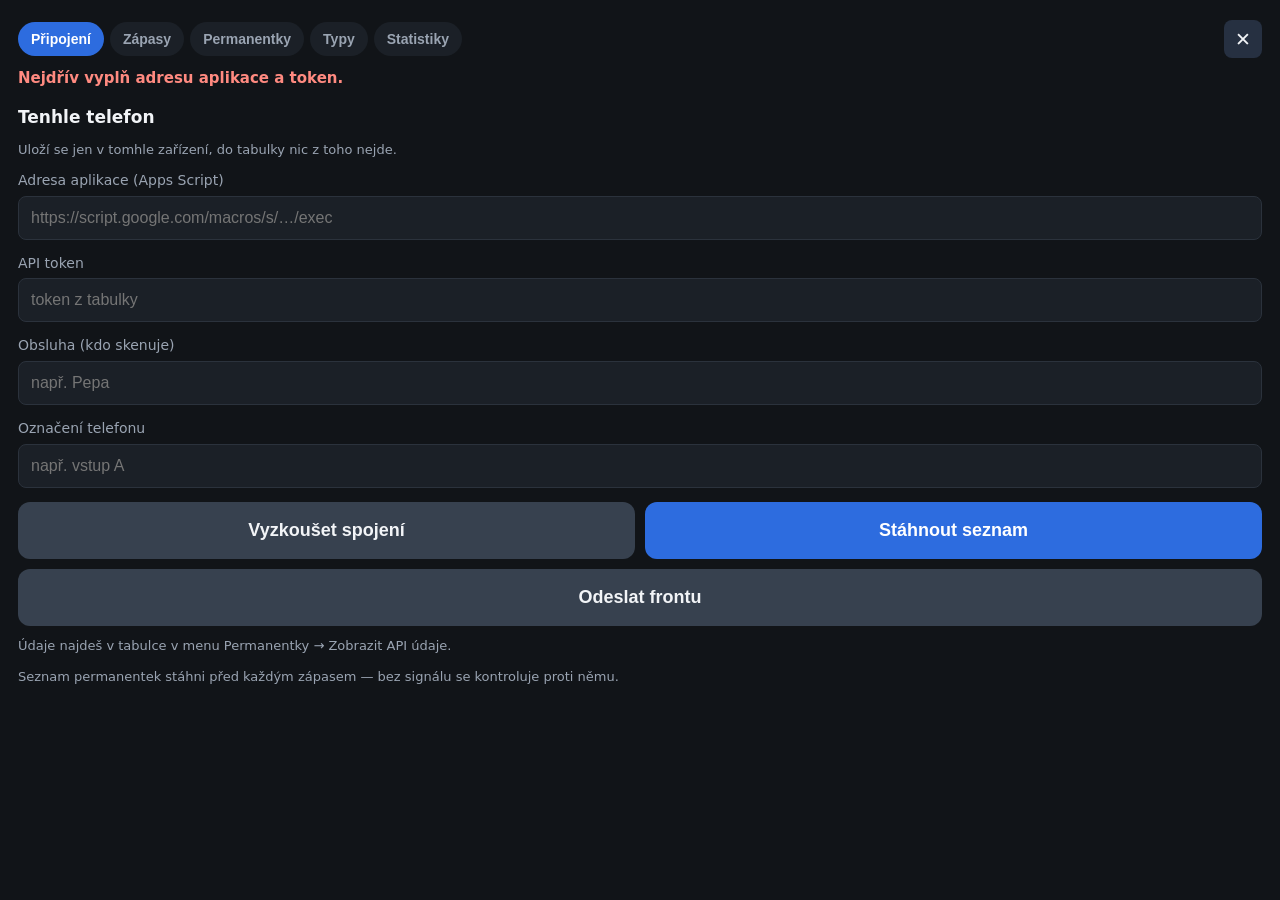
==== index.html @ 2645bdc0 "Add files via upload" ====
<!doctype html>
<html lang="cs">
<head>
<meta charset="utf-8">
<meta name="viewport" content="width=device-width, initial-scale=1, viewport-fit=cover">
<meta name="theme-color" content="#111418">
<title>Permanentky — kontrola u vstupu</title>
<link rel="manifest" href="manifest.json">
<link rel="icon" href="icons/icon.svg" type="image/svg+xml">
<link rel="apple-touch-icon" href="icons/icon-180.png">
<link rel="stylesheet" href="style.css">
</head>
<body>

<header class="stav">
  <div class="stav-radek">
    <span id="sit" class="odznak">…</span>
    <span id="fronta" class="odznak" hidden></span>
    <span id="stari" class="odznak jemny">seznam nestažen</span>
    <button id="btn-nastaveni" class="ikona" title="Správa" aria-label="Správa">⚙</button>
  </div>
  <div class="stav-radek">
    <select id="zapas" aria-label="Zápas">
      <option value="">— vyber zápas —</option>
    </select>
    <span id="pocitadlo" class="odznak jemny"></span>
  </div>
</header>

<main id="kamera">
  <video id="video" muted playsinline></video>
  <div class="hledacek"><div class="ramecek"></div></div>
  <p id="hlaska" class="hlaska">Namiř kameru na QR kód permanentky.</p>
  <button id="btn-kamera" class="velke-tlacitko">Spustit kameru</button>
</main>

<form id="rucni" class="rucni">
  <input id="rucni-kod" inputmode="text" autocapitalize="characters" autocomplete="off"
         spellcheck="false" placeholder="RCE-2026-0001-K7X4" aria-label="Kód permanentky">
  <button type="submit">Ověřit</button>
</form>

<!-- Verdikt překryje celou obrazovku, ať je vidět i proti světlu. -->
<section id="verdikt" class="verdikt" hidden aria-live="assertive">
  <div class="verdikt-obsah">
    <p id="v-nadpis" class="v-nadpis"></p>
    <p id="v-jmeno" class="v-jmeno"></p>
    <p id="v-typ" class="v-typ"></p>
    <p id="v-duvod" class="v-duvod"></p>
    <p id="v-kod" class="v-kod"></p>
    <p id="v-poznamka" class="v-poznamka"></p>
  </div>
  <div class="verdikt-tlacitka">
    <button id="v-pustit" class="tl-druhotne" hidden>Přesto pustit</button>
    <button id="v-dalsi" class="tl-hlavni">Další</button>
  </div>
</section>

<!-- Správa: připojení, zápasy, permanentky, typy, statistiky. Obsah staví sprava.js. -->
<section id="sprava" class="panel" hidden>
  <div class="s-hlavicka">
    <div id="s-zalozky" class="s-zalozky"></div>
    <button id="s-zavrit" class="ikona" title="Zavřít" aria-label="Zavřít">✕</button>
  </div>
  <p id="s-hlaska" class="n-hlaska"></p>
  <div id="s-obsah" class="s-obsah"></div>
</section>

<!-- Karty k tisku. Na obrazovce skryté, při tisku jediné, co je vidět. -->
<div id="tisk" class="tisk" aria-hidden="true"></div>

<script src="lib/jsQR.js"></script>
<script src="lib/qrcode.js"></script>
<script type="module" src="app.js"></script>
</body>
</html>
---- style.css ----
/* Skener permanentek — jeden sloupec, velké plochy, čitelné i proti slunci. */

:root {
  --pozadi: #111418;
  --panel: #1b2027;
  --text: #f2f4f7;
  --text-jemny: #9aa4b2;
  --cara: #2b323c;
  --ok: #1e8e3e;
  --pozor: #e07b00;
  --chyba: #c62828;
  --modra: #2d6cdf;
}

* { box-sizing: border-box; }

html, body {
  margin: 0;
  height: 100%;
  background: var(--pozadi);
  color: var(--text);
  font: 16px/1.4 system-ui, -apple-system, "Segoe UI", Roboto, sans-serif;
  overscroll-behavior: none;
}

body {
  display: flex;
  flex-direction: column;
  padding: env(safe-area-inset-top) env(safe-area-inset-right)
           env(safe-area-inset-bottom) env(safe-area-inset-left);
}

/* ---- stavová lišta ------------------------------------------------------ */

.stav {
  display: flex;
  flex-direction: column;
  gap: 6px;
  padding: 8px 10px;
  background: var(--panel);
  border-bottom: 1px solid var(--cara);
}

.stav-radek {
  display: flex;
  align-items: center;
  gap: 8px;
}

.odznak {
  padding: 3px 9px;
  border-radius: 999px;
  background: #263041;
  font-size: 13px;
  font-weight: 600;
  white-space: nowrap;
}

.odznak.jemny { background: transparent; color: var(--text-jemny); font-weight: 400; }
.odznak.online { background: var(--ok); }
.odznak.offline { background: var(--chyba); }
.odznak.ceka { background: var(--pozor); }

#zapas {
  flex: 1;
  min-width: 0;
  padding: 9px 10px;
  border: 1px solid var(--cara);
  border-radius: 8px;
  background: #263041;
  color: var(--text);
  font-size: 15px;
}

.ikona {
  margin-left: auto;
  width: 38px;
  height: 38px;
  border: 0;
  border-radius: 8px;
  background: #263041;
  color: var(--text);
  font-size: 19px;
}

/* ---- kamera ------------------------------------------------------------- */

#kamera {
  position: relative;
  flex: 1;
  min-height: 0;
  background: #000;
  display: flex;
  align-items: center;
  justify-content: center;
}

#video {
  width: 100%;
  height: 100%;
  object-fit: cover;
}

.hledacek {
  position: absolute;
  inset: 0;
  display: flex;
  align-items: center;
  justify-content: center;
  pointer-events: none;
}

.ramecek {
  width: min(62vw, 260px);
  aspect-ratio: 1;
  border: 3px solid rgba(255, 255, 255, .85);
  border-radius: 16px;
  box-shadow: 0 0 0 100vmax rgba(0, 0, 0, .35);
}

.hlaska {
  position: absolute;
  left: 12px;
  right: 12px;
  bottom: 12px;
  margin: 0;
  text-align: center;
  font-size: 14px;
  color: #dfe4ea;
  text-shadow: 0 1px 3px #000;
}

.velke-tlacitko {
  position: absolute;
  padding: 16px 26px;
  border: 0;
  border-radius: 12px;
  background: var(--modra);
  color: #fff;
  font-size: 17px;
  font-weight: 600;
}

.velke-tlacitko[hidden] { display: none; }

/* ---- ruční zadání ------------------------------------------------------- */

.rucni {
  display: flex;
  gap: 8px;
  padding: 8px 10px;
  background: var(--panel);
  border-top: 1px solid var(--cara);
}

.rucni input {
  flex: 1;
  min-width: 0;
  padding: 11px;
  border: 1px solid var(--cara);
  border-radius: 8px;
  background: #0e1116;
  color: var(--text);
  font: 600 15px/1 ui-monospace, "SF Mono", Consolas, monospace;
  letter-spacing: .5px;
}

.rucni button {
  padding: 11px 16px;
  border: 0;
  border-radius: 8px;
  background: #37414f;
  color: var(--text);
  font-size: 15px;
  font-weight: 600;
}

/* ---- verdikt ------------------------------------------------------------ */

.verdikt {
  position: fixed;
  inset: 0;
  z-index: 20;
  display: flex;
  flex-direction: column;
  padding: 20px calc(20px + env(safe-area-inset-left))
           calc(20px + env(safe-area-inset-bottom)) calc(20px + env(safe-area-inset-right));
  color: #fff;
}

.verdikt[hidden] { display: none; }
.verdikt.ok { background: var(--ok); }
.verdikt.pozor { background: var(--pozor); }
.verdikt.ceka { background: #37414f; }        /* neutrální, než dorazí odpověď */
.verdikt.chyba { background: var(--chyba); }

.verdikt-obsah {
  flex: 1;
  display: flex;
  flex-direction: column;
  justify-content: center;
  gap: 6px;
  min-height: 0;
  overflow-y: auto;
}

.v-nadpis { margin: 0; font-size: clamp(38px, 13vw, 68px); font-weight: 800; line-height: 1; }
.v-jmeno  { margin: 10px 0 0; font-size: clamp(22px, 7vw, 34px); font-weight: 700; }
.v-typ    { margin: 0; font-size: 18px; opacity: .92; }
.v-duvod  { margin: 12px 0 0; font-size: 18px; font-weight: 600; }
.v-kod    { margin: 10px 0 0; font: 600 15px ui-monospace, Consolas, monospace; opacity: .85; }
.v-poznamka { margin: 6px 0 0; font-size: 15px; opacity: .9; }
.v-nadpis:empty, .v-jmeno:empty, .v-typ:empty, .v-duvod:empty, .v-poznamka:empty { display: none; }

.verdikt-tlacitka {
  display: flex;
  gap: 10px;
}

.verdikt-tlacitka button { flex: 1; }

.tl-hlavni, .tl-druhotne {
  padding: 18px;
  border: 0;
  border-radius: 12px;
  font-size: 18px;
  font-weight: 700;
}

.tl-hlavni { background: #fff; color: #111; }
.tl-hlavni:disabled { opacity: .45; }
.tl-druhotne { background: rgba(0, 0, 0, .28); color: #fff; }
.tl-druhotne[hidden] { display: none; }

/* ---- nastavení ---------------------------------------------------------- */

.panel {
  position: fixed;
  inset: 0;
  z-index: 30;
  overflow-y: auto;
  padding: 20px calc(18px + env(safe-area-inset-left))
           calc(28px + env(safe-area-inset-bottom)) calc(18px + env(safe-area-inset-right));
  background: var(--pozadi);
}

.panel[hidden] { display: none; }
.panel h1 { margin: 0 0 18px; font-size: 22px; }

.panel label {
  display: block;
  margin-bottom: 14px;
  color: var(--text-jemny);
  font-size: 14px;
}

.panel input {
  display: block;
  width: 100%;
  margin-top: 5px;
  padding: 12px;
  border: 1px solid var(--cara);
  border-radius: 8px;
  background: var(--panel);
  color: var(--text);
  font-size: 16px;   /* menší písmo způsobí na iOS přiblížení stránky */
}

.tlacitka {
  display: flex;
  gap: 10px;
  margin-bottom: 10px;
}

.tlacitka button { flex: 1; }
.panel .tl-hlavni { background: var(--modra); color: #fff; }
.panel .tl-druhotne { background: #37414f; color: var(--text); }

.n-hlaska { min-height: 22px; margin: 6px 0 16px; font-size: 15px; font-weight: 600; }
.n-hlaska.ok { color: #6bd18a; }
.n-hlaska.chyba { color: #ff8a80; }

.napoveda {
  margin: 0 0 12px;
  color: var(--text-jemny);
  font-size: 13px;
  line-height: 1.5;
}

/* ---- správa ------------------------------------------------------------- */

.s-hlavicka {
  display: flex;
  align-items: center;
  gap: 8px;
  margin-bottom: 10px;
}

.s-zalozky {
  display: flex;
  flex: 1;
  gap: 6px;
  overflow-x: auto;
  scrollbar-width: none;
}

.s-zalozky::-webkit-scrollbar { display: none; }

.s-zalozky button {
  flex: 0 0 auto;
  padding: 9px 13px;
  border: 0;
  border-radius: 999px;
  background: var(--panel);
  color: var(--text-jemny);
  font-size: 14px;
  font-weight: 600;
}

.s-zalozky button.vybrana { background: var(--modra); color: #fff; }

.s-obsah { padding-bottom: 20px; }

.s-nadpis {
  margin: 22px 0 10px;
  font-size: 17px;
  font-weight: 700;
}

.s-obsah > div > .s-nadpis:first-child { margin-top: 0; }

.s-zprava {
  margin: 8px 0 14px;
  color: var(--text-jemny);
  font-size: 15px;
}

.panel select {
  display: block;
  width: 100%;
  margin-top: 5px;
  padding: 12px;
  border: 1px solid var(--cara);
  border-radius: 8px;
  background: var(--panel);
  color: var(--text);
  font-size: 16px;
}

.panel input[readonly] { opacity: .6; }
.panel input[type="color"] { height: 44px; padding: 4px; }

/* položky seznamů (zápasy, typy, permanentky) */

.polozka {
  padding: 12px;
  margin-bottom: 8px;
  border: 1px solid var(--cara);
  border-radius: 10px;
  background: var(--panel);
}

.polozka.vybrana-polozka { border-color: var(--ok); }

.polozka-nazev {
  display: flex;
  align-items: center;
  gap: 8px;
  font-size: 16px;
  font-weight: 600;
}

.polozka-popis {
  margin-top: 3px;
  color: var(--text-jemny);
  font-size: 13px;
}

.polozka-akce {
  display: flex;
  flex-wrap: wrap;
  gap: 6px;
  margin-top: 10px;
}

.puntik {
  width: 14px;
  height: 14px;
  border-radius: 50%;
  flex: 0 0 auto;
}

.znacka {
  align-self: center;
  color: #6bd18a;
  font-size: 13px;
  font-weight: 600;
}

.tl-hlavni.maly, .tl-druhotne.maly {
  flex: 0 0 auto;
  padding: 8px 12px;
  font-size: 13px;
}

.panel button:disabled { opacity: .5; }

.vypis {
  max-height: 40vh;
  overflow: auto;
  margin: 12px 0;
  padding: 10px;
  border-radius: 8px;
  background: var(--panel);
  color: var(--text-jemny);
  font: 12px/1.6 ui-monospace, Consolas, monospace;
}

/* tabulky statistik */

.tabulka-obal {
  overflow-x: auto;
  margin-bottom: 14px;
}

.tabulka {
  width: 100%;
  border-collapse: collapse;
  font-size: 13px;
  white-space: nowrap;
}

.tabulka th, .tabulka td {
  padding: 7px 10px;
  text-align: left;
  border-bottom: 1px solid var(--cara);
}

.tabulka th {
  color: var(--text-jemny);
  font-weight: 600;
}

.tabulka td:first-child { white-space: normal; }

/* ---- tisk karet --------------------------------------------------------- */

.tisk { display: none; }

@media print {
  /* při tisku je vidět jen kontejner s kartami */
  body > *:not(#tisk) { display: none !important; }

  body { background: #fff; }

  .tisk {
    display: block;
    color: #000;
    font: 10pt/1.3 system-ui, sans-serif;
  }

  @page { size: A4; margin: 8mm; }

  .karta {
    display: inline-block;
    vertical-align: top;
    box-sizing: border-box;
    width: 85mm;
    height: 54mm;
    margin: 0 2mm 2mm 0;
    border: 0.3mm solid #ccc;
    overflow: hidden;
    page-break-inside: avoid;
    break-inside: avoid;
  }

  .karta-pruh {
    display: flex;
    align-items: center;
    justify-content: space-between;
    height: 11mm;
    padding: 0 4mm;
    color: #fff;
    -webkit-print-color-adjust: exact;
    print-color-adjust: exact;
  }

  .karta-typ { font-size: 12pt; font-weight: 700; }
  .karta-sezona { font-size: 8pt; }

  .karta-telo {
    display: flex;
    gap: 4mm;
    padding: 4mm;
  }

  .karta-qr { width: 30mm; height: 30mm; flex: 0 0 30mm; }
  .karta-qr svg { width: 100%; height: 100%; display: block; }

  .karta-vpravo { flex: 1; min-width: 0; }
  .karta-klub { font-size: 11pt; font-weight: 700; }
  .karta-nadpis { font-size: 7pt; letter-spacing: .5pt; }
  .karta-linka { margin-top: 8mm; border-bottom: 0.3mm solid #999; }
  .karta-popisek { margin-top: 1mm; font-size: 6pt; color: #777; }
  .karta-kod { margin-top: 3mm; font-size: 8.5pt; font-weight: 700; }
  .karta-chyba { font-size: 8pt; color: #c00; }
}

/* Čísla v tabulkách statistik doprava — sloupce se pak dají porovnávat okem. */
.tabulka td:not(:first-child), .tabulka th:not(:first-child) { text-align: right; }
.tabulka td:first-child { width: 100%; }
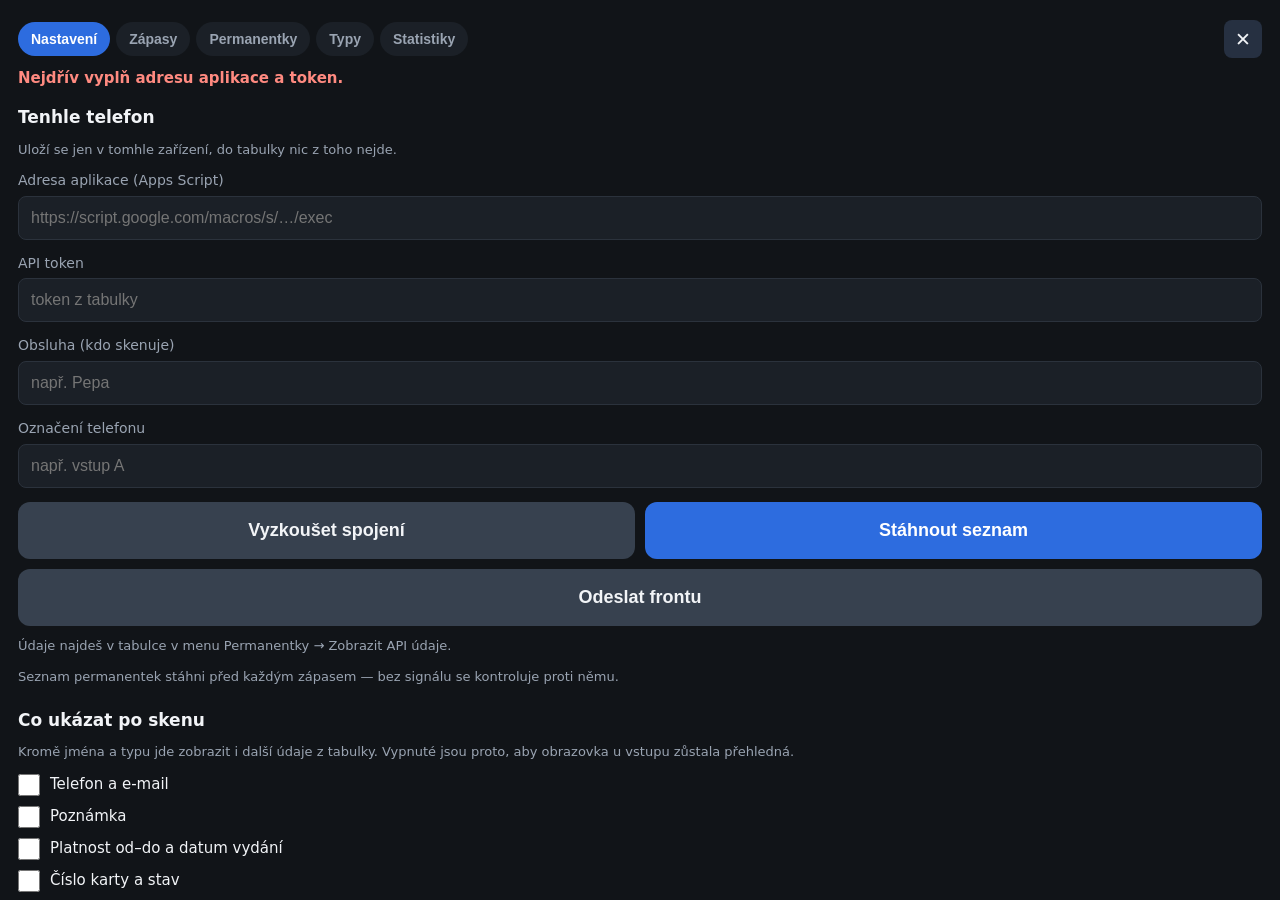
==== commit 2198f082: "Add files via upload" ====
--- a/index.html
+++ b/index.html
@@ -1,76 +1,77 @@
-<!doctype html>
-<html lang="cs">
-<head>
-<meta charset="utf-8">
-<meta name="viewport" content="width=device-width, initial-scale=1, viewport-fit=cover">
-<meta name="theme-color" content="#111418">
-<title>Permanentky — kontrola u vstupu</title>
-<link rel="manifest" href="manifest.json">
-<link rel="icon" href="icons/icon.svg" type="image/svg+xml">
-<link rel="apple-touch-icon" href="icons/icon-180.png">
-<link rel="stylesheet" href="style.css">
-</head>
-<body>
-
-<header class="stav">
-  <div class="stav-radek">
-    <span id="sit" class="odznak">…</span>
-    <span id="fronta" class="odznak" hidden></span>
-    <span id="stari" class="odznak jemny">seznam nestažen</span>
-    <button id="btn-nastaveni" class="ikona" title="Správa" aria-label="Správa">⚙</button>
-  </div>
-  <div class="stav-radek">
-    <select id="zapas" aria-label="Zápas">
-      <option value="">— vyber zápas —</option>
-    </select>
-    <span id="pocitadlo" class="odznak jemny"></span>
-  </div>
-</header>
-
-<main id="kamera">
-  <video id="video" muted playsinline></video>
-  <div class="hledacek"><div class="ramecek"></div></div>
-  <p id="hlaska" class="hlaska">Namiř kameru na QR kód permanentky.</p>
-  <button id="btn-kamera" class="velke-tlacitko">Spustit kameru</button>
-</main>
-
-<form id="rucni" class="rucni">
-  <input id="rucni-kod" inputmode="text" autocapitalize="characters" autocomplete="off"
-         spellcheck="false" placeholder="RCE-2026-0001-K7X4" aria-label="Kód permanentky">
-  <button type="submit">Ověřit</button>
-</form>
-
-<!-- Verdikt překryje celou obrazovku, ať je vidět i proti světlu. -->
-<section id="verdikt" class="verdikt" hidden aria-live="assertive">
-  <div class="verdikt-obsah">
-    <p id="v-nadpis" class="v-nadpis"></p>
-    <p id="v-jmeno" class="v-jmeno"></p>
-    <p id="v-typ" class="v-typ"></p>
-    <p id="v-duvod" class="v-duvod"></p>
-    <p id="v-kod" class="v-kod"></p>
-    <p id="v-poznamka" class="v-poznamka"></p>
-  </div>
-  <div class="verdikt-tlacitka">
-    <button id="v-pustit" class="tl-druhotne" hidden>Přesto pustit</button>
-    <button id="v-dalsi" class="tl-hlavni">Další</button>
-  </div>
-</section>
-
-<!-- Správa: připojení, zápasy, permanentky, typy, statistiky. Obsah staví sprava.js. -->
-<section id="sprava" class="panel" hidden>
-  <div class="s-hlavicka">
-    <div id="s-zalozky" class="s-zalozky"></div>
-    <button id="s-zavrit" class="ikona" title="Zavřít" aria-label="Zavřít">✕</button>
-  </div>
-  <p id="s-hlaska" class="n-hlaska"></p>
-  <div id="s-obsah" class="s-obsah"></div>
-</section>
-
-<!-- Karty k tisku. Na obrazovce skryté, při tisku jediné, co je vidět. -->
-<div id="tisk" class="tisk" aria-hidden="true"></div>
-
-<script src="lib/jsQR.js"></script>
-<script src="lib/qrcode.js"></script>
-<script type="module" src="app.js"></script>
-</body>
-</html>
+<!doctype html>
+<html lang="cs">
+<head>
+<meta charset="utf-8">
+<meta name="viewport" content="width=device-width, initial-scale=1, viewport-fit=cover">
+<meta name="theme-color" content="#111418">
+<title>Permanentky — kontrola u vstupu</title>
+<link rel="manifest" href="manifest.json">
+<link rel="icon" href="icons/icon.svg" type="image/svg+xml">
+<link rel="apple-touch-icon" href="icons/icon-180.png">
+<link rel="stylesheet" href="style.css">
+</head>
+<body>
+
+<header class="stav">
+  <div class="stav-radek">
+    <span id="sit" class="odznak">…</span>
+    <span id="fronta" class="odznak" hidden></span>
+    <span id="stari" class="odznak jemny">seznam nestažen</span>
+    <button id="btn-nastaveni" class="ikona" title="Správa" aria-label="Správa">⚙</button>
+  </div>
+  <div class="stav-radek">
+    <select id="zapas" aria-label="Zápas">
+      <option value="">— vyber zápas —</option>
+    </select>
+    <span id="pocitadlo" class="odznak jemny"></span>
+  </div>
+</header>
+
+<main id="kamera">
+  <video id="video" muted playsinline></video>
+  <div class="hledacek"><div class="ramecek"></div></div>
+  <p id="hlaska" class="hlaska">Namiř kameru na QR kód permanentky.</p>
+  <button id="btn-kamera" class="velke-tlacitko">Spustit kameru</button>
+</main>
+
+<form id="rucni" class="rucni">
+  <input id="rucni-kod" inputmode="text" autocapitalize="characters" autocomplete="off"
+         spellcheck="false" placeholder="RCE-2026-0001-K7X4" aria-label="Kód permanentky">
+  <button type="submit">Ověřit</button>
+</form>
+
+<!-- Verdikt překryje celou obrazovku, ať je vidět i proti světlu. -->
+<section id="verdikt" class="verdikt" hidden aria-live="assertive">
+  <div class="verdikt-obsah">
+    <p id="v-nadpis" class="v-nadpis"></p>
+    <p id="v-jmeno" class="v-jmeno"></p>
+    <p id="v-typ" class="v-typ"></p>
+    <p id="v-duvod" class="v-duvod"></p>
+    <dl id="v-detaily" class="v-detaily"></dl>
+    <p id="v-kod" class="v-kod"></p>
+    <p id="v-poznamka" class="v-poznamka"></p>
+  </div>
+  <div class="verdikt-tlacitka">
+    <button id="v-pustit" class="tl-druhotne" hidden>Přesto pustit</button>
+    <button id="v-dalsi" class="tl-hlavni">Další</button>
+  </div>
+</section>
+
+<!-- Správa: připojení, zápasy, permanentky, typy, statistiky. Obsah staví sprava.js. -->
+<section id="sprava" class="panel" hidden>
+  <div class="s-hlavicka">
+    <div id="s-zalozky" class="s-zalozky"></div>
+    <button id="s-zavrit" class="ikona" title="Zavřít" aria-label="Zavřít">✕</button>
+  </div>
+  <p id="s-hlaska" class="n-hlaska"></p>
+  <div id="s-obsah" class="s-obsah"></div>
+</section>
+
+<!-- Karty k tisku. Na obrazovce skryté, při tisku jediné, co je vidět. -->
+<div id="tisk" class="tisk" aria-hidden="true"></div>
+
+<script src="lib/jsQR.js"></script>
+<script src="lib/qrcode.js"></script>
+<script type="module" src="app.js"></script>
+</body>
+</html>
--- a/style.css
+++ b/style.css
@@ -1,511 +1,548 @@
-/* Skener permanentek — jeden sloupec, velké plochy, čitelné i proti slunci. */
-
-:root {
-  --pozadi: #111418;
-  --panel: #1b2027;
-  --text: #f2f4f7;
-  --text-jemny: #9aa4b2;
-  --cara: #2b323c;
-  --ok: #1e8e3e;
-  --pozor: #e07b00;
-  --chyba: #c62828;
-  --modra: #2d6cdf;
-}
-
-* { box-sizing: border-box; }
-
-html, body {
-  margin: 0;
-  height: 100%;
-  background: var(--pozadi);
-  color: var(--text);
-  font: 16px/1.4 system-ui, -apple-system, "Segoe UI", Roboto, sans-serif;
-  overscroll-behavior: none;
-}
-
-body {
-  display: flex;
-  flex-direction: column;
-  padding: env(safe-area-inset-top) env(safe-area-inset-right)
-           env(safe-area-inset-bottom) env(safe-area-inset-left);
-}
-
-/* ---- stavová lišta ------------------------------------------------------ */
-
-.stav {
-  display: flex;
-  flex-direction: column;
-  gap: 6px;
-  padding: 8px 10px;
-  background: var(--panel);
-  border-bottom: 1px solid var(--cara);
-}
-
-.stav-radek {
-  display: flex;
-  align-items: center;
-  gap: 8px;
-}
-
-.odznak {
-  padding: 3px 9px;
-  border-radius: 999px;
-  background: #263041;
-  font-size: 13px;
-  font-weight: 600;
-  white-space: nowrap;
-}
-
-.odznak.jemny { background: transparent; color: var(--text-jemny); font-weight: 400; }
-.odznak.online { background: var(--ok); }
-.odznak.offline { background: var(--chyba); }
-.odznak.ceka { background: var(--pozor); }
-
-#zapas {
-  flex: 1;
-  min-width: 0;
-  padding: 9px 10px;
-  border: 1px solid var(--cara);
-  border-radius: 8px;
-  background: #263041;
-  color: var(--text);
-  font-size: 15px;
-}
-
-.ikona {
-  margin-left: auto;
-  width: 38px;
-  height: 38px;
-  border: 0;
-  border-radius: 8px;
-  background: #263041;
-  color: var(--text);
-  font-size: 19px;
-}
-
-/* ---- kamera ------------------------------------------------------------- */
-
-#kamera {
-  position: relative;
-  flex: 1;
-  min-height: 0;
-  background: #000;
-  display: flex;
-  align-items: center;
-  justify-content: center;
-}
-
-#video {
-  width: 100%;
-  height: 100%;
-  object-fit: cover;
-}
-
-.hledacek {
-  position: absolute;
-  inset: 0;
-  display: flex;
-  align-items: center;
-  justify-content: center;
-  pointer-events: none;
-}
-
-.ramecek {
-  width: min(62vw, 260px);
-  aspect-ratio: 1;
-  border: 3px solid rgba(255, 255, 255, .85);
-  border-radius: 16px;
-  box-shadow: 0 0 0 100vmax rgba(0, 0, 0, .35);
-}
-
-.hlaska {
-  position: absolute;
-  left: 12px;
-  right: 12px;
-  bottom: 12px;
-  margin: 0;
-  text-align: center;
-  font-size: 14px;
-  color: #dfe4ea;
-  text-shadow: 0 1px 3px #000;
-}
-
-.velke-tlacitko {
-  position: absolute;
-  padding: 16px 26px;
-  border: 0;
-  border-radius: 12px;
-  background: var(--modra);
-  color: #fff;
-  font-size: 17px;
-  font-weight: 600;
-}
-
-.velke-tlacitko[hidden] { display: none; }
-
-/* ---- ruční zadání ------------------------------------------------------- */
-
-.rucni {
-  display: flex;
-  gap: 8px;
-  padding: 8px 10px;
-  background: var(--panel);
-  border-top: 1px solid var(--cara);
-}
-
-.rucni input {
-  flex: 1;
-  min-width: 0;
-  padding: 11px;
-  border: 1px solid var(--cara);
-  border-radius: 8px;
-  background: #0e1116;
-  color: var(--text);
-  font: 600 15px/1 ui-monospace, "SF Mono", Consolas, monospace;
-  letter-spacing: .5px;
-}
-
-.rucni button {
-  padding: 11px 16px;
-  border: 0;
-  border-radius: 8px;
-  background: #37414f;
-  color: var(--text);
-  font-size: 15px;
-  font-weight: 600;
-}
-
-/* ---- verdikt ------------------------------------------------------------ */
-
-.verdikt {
-  position: fixed;
-  inset: 0;
-  z-index: 20;
-  display: flex;
-  flex-direction: column;
-  padding: 20px calc(20px + env(safe-area-inset-left))
-           calc(20px + env(safe-area-inset-bottom)) calc(20px + env(safe-area-inset-right));
-  color: #fff;
-}
-
-.verdikt[hidden] { display: none; }
-.verdikt.ok { background: var(--ok); }
-.verdikt.pozor { background: var(--pozor); }
-.verdikt.ceka { background: #37414f; }        /* neutrální, než dorazí odpověď */
-.verdikt.chyba { background: var(--chyba); }
-
-.verdikt-obsah {
-  flex: 1;
-  display: flex;
-  flex-direction: column;
-  justify-content: center;
-  gap: 6px;
-  min-height: 0;
-  overflow-y: auto;
-}
-
-.v-nadpis { margin: 0; font-size: clamp(38px, 13vw, 68px); font-weight: 800; line-height: 1; }
-.v-jmeno  { margin: 10px 0 0; font-size: clamp(22px, 7vw, 34px); font-weight: 700; }
-.v-typ    { margin: 0; font-size: 18px; opacity: .92; }
-.v-duvod  { margin: 12px 0 0; font-size: 18px; font-weight: 600; }
-.v-kod    { margin: 10px 0 0; font: 600 15px ui-monospace, Consolas, monospace; opacity: .85; }
-.v-poznamka { margin: 6px 0 0; font-size: 15px; opacity: .9; }
-.v-nadpis:empty, .v-jmeno:empty, .v-typ:empty, .v-duvod:empty, .v-poznamka:empty { display: none; }
-
-.verdikt-tlacitka {
-  display: flex;
-  gap: 10px;
-}
-
-.verdikt-tlacitka button { flex: 1; }
-
-.tl-hlavni, .tl-druhotne {
-  padding: 18px;
-  border: 0;
-  border-radius: 12px;
-  font-size: 18px;
-  font-weight: 700;
-}
-
-.tl-hlavni { background: #fff; color: #111; }
-.tl-hlavni:disabled { opacity: .45; }
-.tl-druhotne { background: rgba(0, 0, 0, .28); color: #fff; }
-.tl-druhotne[hidden] { display: none; }
-
-/* ---- nastavení ---------------------------------------------------------- */
-
-.panel {
-  position: fixed;
-  inset: 0;
-  z-index: 30;
-  overflow-y: auto;
-  padding: 20px calc(18px + env(safe-area-inset-left))
-           calc(28px + env(safe-area-inset-bottom)) calc(18px + env(safe-area-inset-right));
-  background: var(--pozadi);
-}
-
-.panel[hidden] { display: none; }
-.panel h1 { margin: 0 0 18px; font-size: 22px; }
-
-.panel label {
-  display: block;
-  margin-bottom: 14px;
-  color: var(--text-jemny);
-  font-size: 14px;
-}
-
-.panel input {
-  display: block;
-  width: 100%;
-  margin-top: 5px;
-  padding: 12px;
-  border: 1px solid var(--cara);
-  border-radius: 8px;
-  background: var(--panel);
-  color: var(--text);
-  font-size: 16px;   /* menší písmo způsobí na iOS přiblížení stránky */
-}
-
-.tlacitka {
-  display: flex;
-  gap: 10px;
-  margin-bottom: 10px;
-}
-
-.tlacitka button { flex: 1; }
-.panel .tl-hlavni { background: var(--modra); color: #fff; }
-.panel .tl-druhotne { background: #37414f; color: var(--text); }
-
-.n-hlaska { min-height: 22px; margin: 6px 0 16px; font-size: 15px; font-weight: 600; }
-.n-hlaska.ok { color: #6bd18a; }
-.n-hlaska.chyba { color: #ff8a80; }
-
-.napoveda {
-  margin: 0 0 12px;
-  color: var(--text-jemny);
-  font-size: 13px;
-  line-height: 1.5;
-}
-
-/* ---- správa ------------------------------------------------------------- */
-
-.s-hlavicka {
-  display: flex;
-  align-items: center;
-  gap: 8px;
-  margin-bottom: 10px;
-}
-
-.s-zalozky {
-  display: flex;
-  flex: 1;
-  gap: 6px;
-  overflow-x: auto;
-  scrollbar-width: none;
-}
-
-.s-zalozky::-webkit-scrollbar { display: none; }
-
-.s-zalozky button {
-  flex: 0 0 auto;
-  padding: 9px 13px;
-  border: 0;
-  border-radius: 999px;
-  background: var(--panel);
-  color: var(--text-jemny);
-  font-size: 14px;
-  font-weight: 600;
-}
-
-.s-zalozky button.vybrana { background: var(--modra); color: #fff; }
-
-.s-obsah { padding-bottom: 20px; }
-
-.s-nadpis {
-  margin: 22px 0 10px;
-  font-size: 17px;
-  font-weight: 700;
-}
-
-.s-obsah > div > .s-nadpis:first-child { margin-top: 0; }
-
-.s-zprava {
-  margin: 8px 0 14px;
-  color: var(--text-jemny);
-  font-size: 15px;
-}
-
-.panel select {
-  display: block;
-  width: 100%;
-  margin-top: 5px;
-  padding: 12px;
-  border: 1px solid var(--cara);
-  border-radius: 8px;
-  background: var(--panel);
-  color: var(--text);
-  font-size: 16px;
-}
-
-.panel input[readonly] { opacity: .6; }
-.panel input[type="color"] { height: 44px; padding: 4px; }
-
-/* položky seznamů (zápasy, typy, permanentky) */
-
-.polozka {
-  padding: 12px;
-  margin-bottom: 8px;
-  border: 1px solid var(--cara);
-  border-radius: 10px;
-  background: var(--panel);
-}
-
-.polozka.vybrana-polozka { border-color: var(--ok); }
-
-.polozka-nazev {
-  display: flex;
-  align-items: center;
-  gap: 8px;
-  font-size: 16px;
-  font-weight: 600;
-}
-
-.polozka-popis {
-  margin-top: 3px;
-  color: var(--text-jemny);
-  font-size: 13px;
-}
-
-.polozka-akce {
-  display: flex;
-  flex-wrap: wrap;
-  gap: 6px;
-  margin-top: 10px;
-}
-
-.puntik {
-  width: 14px;
-  height: 14px;
-  border-radius: 50%;
-  flex: 0 0 auto;
-}
-
-.znacka {
-  align-self: center;
-  color: #6bd18a;
-  font-size: 13px;
-  font-weight: 600;
-}
-
-.tl-hlavni.maly, .tl-druhotne.maly {
-  flex: 0 0 auto;
-  padding: 8px 12px;
-  font-size: 13px;
-}
-
-.panel button:disabled { opacity: .5; }
-
-.vypis {
-  max-height: 40vh;
-  overflow: auto;
-  margin: 12px 0;
-  padding: 10px;
-  border-radius: 8px;
-  background: var(--panel);
-  color: var(--text-jemny);
-  font: 12px/1.6 ui-monospace, Consolas, monospace;
-}
-
-/* tabulky statistik */
-
-.tabulka-obal {
-  overflow-x: auto;
-  margin-bottom: 14px;
-}
-
-.tabulka {
-  width: 100%;
-  border-collapse: collapse;
-  font-size: 13px;
-  white-space: nowrap;
-}
-
-.tabulka th, .tabulka td {
-  padding: 7px 10px;
-  text-align: left;
-  border-bottom: 1px solid var(--cara);
-}
-
-.tabulka th {
-  color: var(--text-jemny);
-  font-weight: 600;
-}
-
-.tabulka td:first-child { white-space: normal; }
-
-/* ---- tisk karet --------------------------------------------------------- */
-
-.tisk { display: none; }
-
-@media print {
-  /* při tisku je vidět jen kontejner s kartami */
-  body > *:not(#tisk) { display: none !important; }
-
-  body { background: #fff; }
-
-  .tisk {
-    display: block;
-    color: #000;
-    font: 10pt/1.3 system-ui, sans-serif;
-  }
-
-  @page { size: A4; margin: 8mm; }
-
-  .karta {
-    display: inline-block;
-    vertical-align: top;
-    box-sizing: border-box;
-    width: 85mm;
-    height: 54mm;
-    margin: 0 2mm 2mm 0;
-    border: 0.3mm solid #ccc;
-    overflow: hidden;
-    page-break-inside: avoid;
-    break-inside: avoid;
-  }
-
-  .karta-pruh {
-    display: flex;
-    align-items: center;
-    justify-content: space-between;
-    height: 11mm;
-    padding: 0 4mm;
-    color: #fff;
-    -webkit-print-color-adjust: exact;
-    print-color-adjust: exact;
-  }
-
-  .karta-typ { font-size: 12pt; font-weight: 700; }
-  .karta-sezona { font-size: 8pt; }
-
-  .karta-telo {
-    display: flex;
-    gap: 4mm;
-    padding: 4mm;
-  }
-
-  .karta-qr { width: 30mm; height: 30mm; flex: 0 0 30mm; }
-  .karta-qr svg { width: 100%; height: 100%; display: block; }
-
-  .karta-vpravo { flex: 1; min-width: 0; }
-  .karta-klub { font-size: 11pt; font-weight: 700; }
-  .karta-nadpis { font-size: 7pt; letter-spacing: .5pt; }
-  .karta-linka { margin-top: 8mm; border-bottom: 0.3mm solid #999; }
-  .karta-popisek { margin-top: 1mm; font-size: 6pt; color: #777; }
-  .karta-kod { margin-top: 3mm; font-size: 8.5pt; font-weight: 700; }
-  .karta-chyba { font-size: 8pt; color: #c00; }
-}
-
-/* Čísla v tabulkách statistik doprava — sloupce se pak dají porovnávat okem. */
-.tabulka td:not(:first-child), .tabulka th:not(:first-child) { text-align: right; }
-.tabulka td:first-child { width: 100%; }
+/* Skener permanentek — jeden sloupec, velké plochy, čitelné i proti slunci. */
+
+:root {
+  --pozadi: #111418;
+  --panel: #1b2027;
+  --text: #f2f4f7;
+  --text-jemny: #9aa4b2;
+  --cara: #2b323c;
+  --ok: #1e8e3e;
+  --pozor: #e07b00;
+  --chyba: #c62828;
+  --modra: #2d6cdf;
+}
+
+* { box-sizing: border-box; }
+
+html, body {
+  margin: 0;
+  height: 100%;
+  background: var(--pozadi);
+  color: var(--text);
+  font: 16px/1.4 system-ui, -apple-system, "Segoe UI", Roboto, sans-serif;
+  overscroll-behavior: none;
+}
+
+body {
+  display: flex;
+  flex-direction: column;
+  padding: env(safe-area-inset-top) env(safe-area-inset-right)
+           env(safe-area-inset-bottom) env(safe-area-inset-left);
+}
+
+/* ---- stavová lišta ------------------------------------------------------ */
+
+.stav {
+  display: flex;
+  flex-direction: column;
+  gap: 6px;
+  padding: 8px 10px;
+  background: var(--panel);
+  border-bottom: 1px solid var(--cara);
+}
+
+.stav-radek {
+  display: flex;
+  align-items: center;
+  gap: 8px;
+}
+
+.odznak {
+  padding: 3px 9px;
+  border-radius: 999px;
+  background: #263041;
+  font-size: 13px;
+  font-weight: 600;
+  white-space: nowrap;
+}
+
+.odznak.jemny { background: transparent; color: var(--text-jemny); font-weight: 400; }
+.odznak.online { background: var(--ok); }
+.odznak.offline { background: var(--chyba); }
+.odznak.ceka { background: var(--pozor); }
+
+#zapas {
+  flex: 1;
+  min-width: 0;
+  padding: 9px 10px;
+  border: 1px solid var(--cara);
+  border-radius: 8px;
+  background: #263041;
+  color: var(--text);
+  font-size: 15px;
+}
+
+.ikona {
+  margin-left: auto;
+  width: 38px;
+  height: 38px;
+  border: 0;
+  border-radius: 8px;
+  background: #263041;
+  color: var(--text);
+  font-size: 19px;
+}
+
+/* ---- kamera ------------------------------------------------------------- */
+
+#kamera {
+  position: relative;
+  flex: 1;
+  min-height: 0;
+  background: #000;
+  display: flex;
+  align-items: center;
+  justify-content: center;
+}
+
+#video {
+  width: 100%;
+  height: 100%;
+  object-fit: cover;
+}
+
+.hledacek {
+  position: absolute;
+  inset: 0;
+  display: flex;
+  align-items: center;
+  justify-content: center;
+  pointer-events: none;
+}
+
+.ramecek {
+  width: min(62vw, 260px);
+  aspect-ratio: 1;
+  border: 3px solid rgba(255, 255, 255, .85);
+  border-radius: 16px;
+  box-shadow: 0 0 0 100vmax rgba(0, 0, 0, .35);
+}
+
+.hlaska {
+  position: absolute;
+  left: 12px;
+  right: 12px;
+  bottom: 12px;
+  margin: 0;
+  text-align: center;
+  font-size: 14px;
+  color: #dfe4ea;
+  text-shadow: 0 1px 3px #000;
+}
+
+.velke-tlacitko {
+  position: absolute;
+  padding: 16px 26px;
+  border: 0;
+  border-radius: 12px;
+  background: var(--modra);
+  color: #fff;
+  font-size: 17px;
+  font-weight: 600;
+}
+
+.velke-tlacitko[hidden] { display: none; }
+
+/* ---- ruční zadání ------------------------------------------------------- */
+
+.rucni {
+  display: flex;
+  gap: 8px;
+  padding: 8px 10px;
+  background: var(--panel);
+  border-top: 1px solid var(--cara);
+}
+
+.rucni input {
+  flex: 1;
+  min-width: 0;
+  padding: 11px;
+  border: 1px solid var(--cara);
+  border-radius: 8px;
+  background: #0e1116;
+  color: var(--text);
+  font: 600 15px/1 ui-monospace, "SF Mono", Consolas, monospace;
+  letter-spacing: .5px;
+}
+
+.rucni button {
+  padding: 11px 16px;
+  border: 0;
+  border-radius: 8px;
+  background: #37414f;
+  color: var(--text);
+  font-size: 15px;
+  font-weight: 600;
+}
+
+/* ---- verdikt ------------------------------------------------------------ */
+
+.verdikt {
+  position: fixed;
+  inset: 0;
+  z-index: 20;
+  display: flex;
+  flex-direction: column;
+  padding: 20px calc(20px + env(safe-area-inset-left))
+           calc(20px + env(safe-area-inset-bottom)) calc(20px + env(safe-area-inset-right));
+  color: #fff;
+}
+
+.verdikt[hidden] { display: none; }
+.verdikt.ok { background: var(--ok); }
+.verdikt.pozor { background: var(--pozor); }
+.verdikt.ceka { background: #37414f; }        /* neutrální, než dorazí odpověď */
+.verdikt.chyba { background: var(--chyba); }
+
+.verdikt-obsah {
+  flex: 1;
+  display: flex;
+  flex-direction: column;
+  /* `safe` = vystřeď, ale když se obsah nevejde, zarovnej k hornímu okraji.
+     Bez toho se při zapnutých detailech vysune nadpis verdiktu mimo obrazovku
+     a obsluha vidí jen údaje, ne to hlavní — jestli má pustit. */
+  justify-content: safe center;
+  gap: 6px;
+  min-height: 0;
+  overflow-y: auto;
+}
+
+.v-nadpis { margin: 0; font-size: clamp(38px, 13vw, 68px); font-weight: 800; line-height: 1; }
+.v-jmeno  { margin: 10px 0 0; font-size: clamp(22px, 7vw, 34px); font-weight: 700; }
+.v-typ    { margin: 0; font-size: 18px; opacity: .92; }
+.v-duvod  { margin: 12px 0 0; font-size: 18px; font-weight: 600; }
+.v-kod    { margin: 10px 0 0; font: 600 15px ui-monospace, Consolas, monospace; opacity: .85; }
+
+/* volitelné údaje z tabulky — zapínají se v Nastavení */
+.v-detaily {
+  display: grid;
+  grid-template-columns: auto 1fr;
+  gap: 2px 12px;
+  margin: 12px 0 0;
+  font-size: 15px;
+}
+
+.v-detaily:empty { display: none; }
+.v-detaily dt { opacity: .75; }
+.v-detaily dd { margin: 0; font-weight: 600; overflow-wrap: anywhere; }
+.v-detaily a { color: inherit; }
+.v-poznamka { margin: 6px 0 0; font-size: 15px; opacity: .9; }
+.v-nadpis:empty, .v-jmeno:empty, .v-typ:empty, .v-duvod:empty, .v-poznamka:empty { display: none; }
+
+.verdikt-tlacitka {
+  display: flex;
+  gap: 10px;
+}
+
+.verdikt-tlacitka button { flex: 1; }
+
+.tl-hlavni, .tl-druhotne {
+  padding: 18px;
+  border: 0;
+  border-radius: 12px;
+  font-size: 18px;
+  font-weight: 700;
+}
+
+.tl-hlavni { background: #fff; color: #111; }
+.tl-hlavni:disabled { opacity: .45; }
+.tl-druhotne { background: rgba(0, 0, 0, .28); color: #fff; }
+.tl-druhotne[hidden] { display: none; }
+
+/* ---- nastavení ---------------------------------------------------------- */
+
+.panel {
+  position: fixed;
+  inset: 0;
+  z-index: 30;
+  overflow-y: auto;
+  padding: 20px calc(18px + env(safe-area-inset-left))
+           calc(28px + env(safe-area-inset-bottom)) calc(18px + env(safe-area-inset-right));
+  background: var(--pozadi);
+}
+
+.panel[hidden] { display: none; }
+.panel h1 { margin: 0 0 18px; font-size: 22px; }
+
+.panel label {
+  display: block;
+  margin-bottom: 14px;
+  color: var(--text-jemny);
+  font-size: 14px;
+}
+
+.panel input {
+  display: block;
+  width: 100%;
+  margin-top: 5px;
+  padding: 12px;
+  border: 1px solid var(--cara);
+  border-radius: 8px;
+  background: var(--panel);
+  color: var(--text);
+  font-size: 16px;   /* menší písmo způsobí na iOS přiblížení stránky */
+}
+
+.tlacitka {
+  display: flex;
+  gap: 10px;
+  margin-bottom: 10px;
+}
+
+.tlacitka button { flex: 1; }
+.panel .tl-hlavni { background: var(--modra); color: #fff; }
+.panel .tl-druhotne { background: #37414f; color: var(--text); }
+
+.n-hlaska { min-height: 22px; margin: 6px 0 16px; font-size: 15px; font-weight: 600; }
+.n-hlaska.ok { color: #6bd18a; }
+.n-hlaska.chyba { color: #ff8a80; }
+
+.napoveda {
+  margin: 0 0 12px;
+  color: var(--text-jemny);
+  font-size: 13px;
+  line-height: 1.5;
+}
+
+/* ---- správa ------------------------------------------------------------- */
+
+.s-hlavicka {
+  display: flex;
+  align-items: center;
+  gap: 8px;
+  margin-bottom: 10px;
+}
+
+.s-zalozky {
+  display: flex;
+  flex: 1;
+  gap: 6px;
+  overflow-x: auto;
+  scrollbar-width: none;
+}
+
+.s-zalozky::-webkit-scrollbar { display: none; }
+
+.s-zalozky button {
+  flex: 0 0 auto;
+  padding: 9px 13px;
+  border: 0;
+  border-radius: 999px;
+  background: var(--panel);
+  color: var(--text-jemny);
+  font-size: 14px;
+  font-weight: 600;
+}
+
+.s-zalozky button.vybrana { background: var(--modra); color: #fff; }
+
+.s-obsah { padding-bottom: 20px; }
+
+.s-nadpis {
+  margin: 22px 0 10px;
+  font-size: 17px;
+  font-weight: 700;
+}
+
+.s-obsah > div > .s-nadpis:first-child { margin-top: 0; }
+
+.s-zprava {
+  margin: 8px 0 14px;
+  color: var(--text-jemny);
+  font-size: 15px;
+}
+
+.panel select {
+  display: block;
+  width: 100%;
+  margin-top: 5px;
+  padding: 12px;
+  border: 1px solid var(--cara);
+  border-radius: 8px;
+  background: var(--panel);
+  color: var(--text);
+  font-size: 16px;
+}
+
+.panel input[readonly] { opacity: .6; }
+.panel input[type="color"] { height: 44px; padding: 4px; }
+
+/* položky seznamů (zápasy, typy, permanentky) */
+
+.polozka {
+  padding: 12px;
+  margin-bottom: 8px;
+  border: 1px solid var(--cara);
+  border-radius: 10px;
+  background: var(--panel);
+}
+
+.polozka.vybrana-polozka { border-color: var(--ok); }
+
+.polozka-nazev {
+  display: flex;
+  align-items: center;
+  gap: 8px;
+  font-size: 16px;
+  font-weight: 600;
+}
+
+.polozka-popis {
+  margin-top: 3px;
+  color: var(--text-jemny);
+  font-size: 13px;
+}
+
+.polozka-akce {
+  display: flex;
+  flex-wrap: wrap;
+  gap: 6px;
+  margin-top: 10px;
+}
+
+.puntik {
+  width: 14px;
+  height: 14px;
+  border-radius: 50%;
+  flex: 0 0 auto;
+}
+
+.znacka {
+  align-self: center;
+  color: #6bd18a;
+  font-size: 13px;
+  font-weight: 600;
+}
+
+.tl-hlavni.maly, .tl-druhotne.maly {
+  flex: 0 0 auto;
+  padding: 8px 12px;
+  font-size: 13px;
+}
+
+.panel button:disabled { opacity: .5; }
+
+.vypis {
+  max-height: 40vh;
+  overflow: auto;
+  margin: 12px 0;
+  padding: 10px;
+  border-radius: 8px;
+  background: var(--panel);
+  color: var(--text-jemny);
+  font: 12px/1.6 ui-monospace, Consolas, monospace;
+}
+
+/* tabulky statistik */
+
+.tabulka-obal {
+  overflow-x: auto;
+  margin-bottom: 14px;
+}
+
+.tabulka {
+  width: 100%;
+  border-collapse: collapse;
+  font-size: 13px;
+  white-space: nowrap;
+}
+
+.tabulka th, .tabulka td {
+  padding: 7px 10px;
+  text-align: left;
+  border-bottom: 1px solid var(--cara);
+}
+
+.tabulka th {
+  color: var(--text-jemny);
+  font-weight: 600;
+}
+
+.tabulka td:first-child { white-space: normal; }
+
+/* ---- tisk karet --------------------------------------------------------- */
+
+.tisk { display: none; }
+
+@media print {
+  /* při tisku je vidět jen kontejner s kartami */
+  body > *:not(#tisk) { display: none !important; }
+
+  body { background: #fff; }
+
+  .tisk {
+    display: block;
+    color: #000;
+    font: 10pt/1.3 system-ui, sans-serif;
+  }
+
+  @page { size: A4; margin: 8mm; }
+
+  .karta {
+    display: inline-block;
+    vertical-align: top;
+    box-sizing: border-box;
+    width: 85mm;
+    height: 54mm;
+    margin: 0 2mm 2mm 0;
+    border: 0.3mm solid #ccc;
+    overflow: hidden;
+    page-break-inside: avoid;
+    break-inside: avoid;
+  }
+
+  .karta-pruh {
+    display: flex;
+    align-items: center;
+    justify-content: space-between;
+    height: 11mm;
+    padding: 0 4mm;
+    color: #fff;
+    -webkit-print-color-adjust: exact;
+    print-color-adjust: exact;
+  }
+
+  .karta-typ { font-size: 12pt; font-weight: 700; }
+  .karta-sezona { font-size: 8pt; }
+
+  .karta-telo {
+    display: flex;
+    gap: 4mm;
+    padding: 4mm;
+  }
+
+  .karta-qr { width: 30mm; height: 30mm; flex: 0 0 30mm; }
+  .karta-qr svg { width: 100%; height: 100%; display: block; }
+
+  .karta-vpravo { flex: 1; min-width: 0; }
+  .karta-klub { font-size: 11pt; font-weight: 700; }
+  .karta-nadpis { font-size: 7pt; letter-spacing: .5pt; }
+  .karta-linka { margin-top: 8mm; border-bottom: 0.3mm solid #999; }
+  .karta-popisek { margin-top: 1mm; font-size: 6pt; color: #777; }
+  .karta-kod { margin-top: 3mm; font-size: 8.5pt; font-weight: 700; }
+  .karta-chyba { font-size: 8pt; color: #c00; }
+}
+
+/* Čísla v tabulkách statistik doprava — sloupce se pak dají porovnávat okem. */
+.tabulka td:not(:first-child), .tabulka th:not(:first-child) { text-align: right; }
+.tabulka td:first-child { width: 100%; }
+
+/* zaškrtávátka v Nastavení — jiné rozvržení než textová pole */
+.panel label.prepinac {
+  display: flex;
+  align-items: center;
+  gap: 10px;
+  margin-bottom: 10px;
+  color: var(--text);
+  font-size: 15px;
+}
+
+.panel label.prepinac input {
+  display: inline-block;
+  width: 22px;
+  height: 22px;
+  margin: 0;
+  padding: 0;
+  flex: 0 0 auto;
+  accent-color: var(--modra);
+}
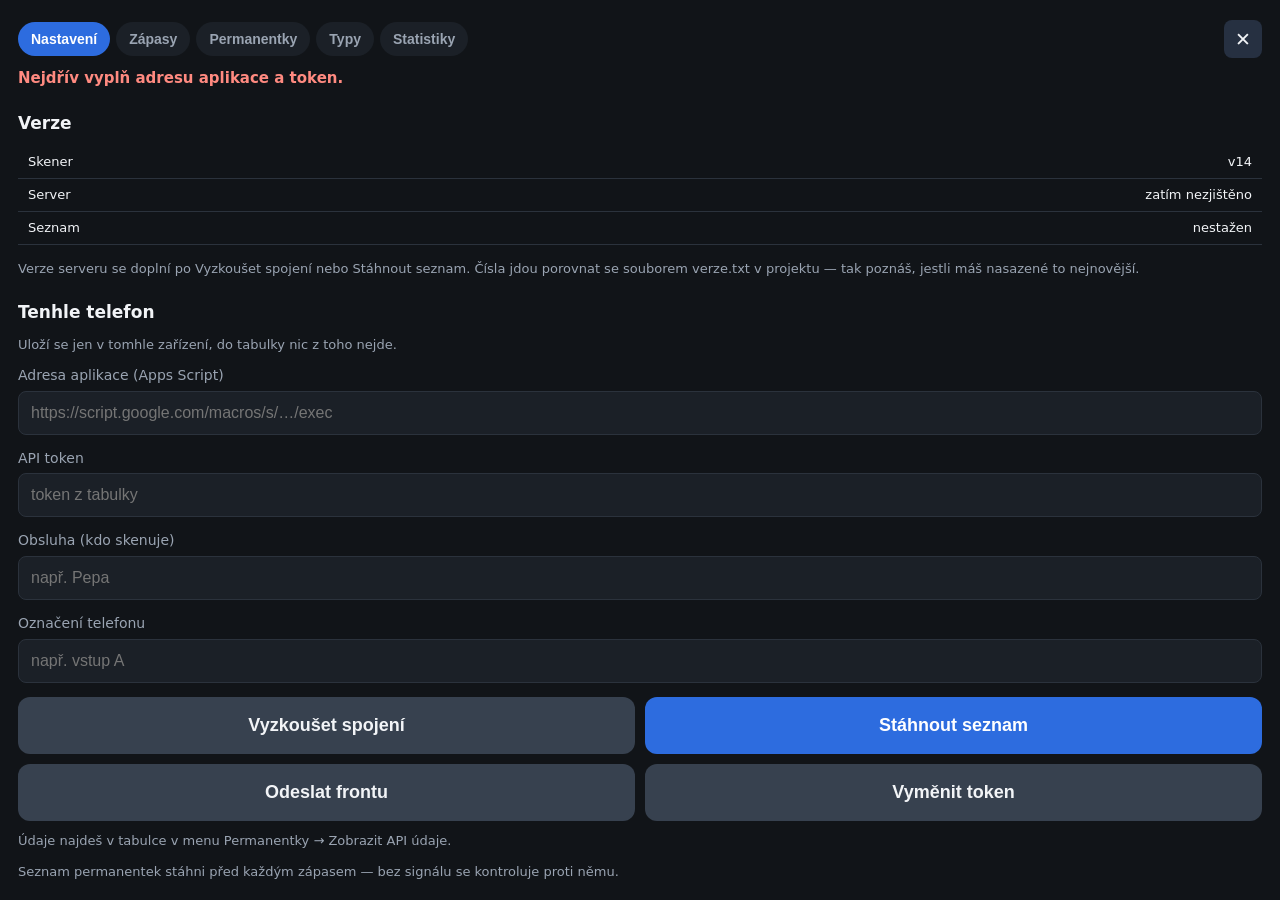
==== commit 86779399: "Add files via upload" ====
--- a/index.html
+++ b/index.html
@@ -38,7 +38,36 @@
   <input id="rucni-kod" inputmode="text" autocapitalize="characters" autocomplete="off"
          spellcheck="false" placeholder="RCE-2026-0001-K7X4" aria-label="Kód permanentky">
   <button type="submit">Ověřit</button>
+  <button type="button" id="btn-bez-karty" class="tl-vedlejsi">Bez karty</button>
 </form>
+
+<!-- Výstraha před začátkem zápasu: starý seznam nebo zápas z jiného dne.
+     Musí se odklikat, aby ji nikdo nepřehlédl při frontě u vstupu. -->
+<section id="vystraha" class="vystraha" hidden>
+  <div class="vystraha-obsah">
+    <p class="vystraha-nadpis">⚠ Zkontroluj přípravu</p>
+    <ul id="vystraha-seznam" class="vystraha-seznam"></ul>
+  </div>
+  <div class="verdikt-tlacitka">
+    <button id="vystraha-nastaveni" class="tl-druhotne">Otevřít nastavení</button>
+    <button id="vystraha-ok" class="tl-hlavni">Rozumím</button>
+  </div>
+</section>
+
+<!-- Vstup bez karty: najít člověka podle jména a pustit ho. -->
+<section id="bez-karty" class="panel" hidden>
+  <div class="s-hlavicka">
+    <h1>Vstup bez karty</h1>
+    <button id="bk-zavrit" class="ikona" title="Zavřít" aria-label="Zavřít">✕</button>
+  </div>
+  <p class="napoveda">Pro toho, kdo permanentku zapomněl doma. Najdi ho podle jména;
+     zapíše se to do tabulky jako vstup bez karty.</p>
+  <label>Hledat
+    <input id="bk-hledat" type="text" autocomplete="off" placeholder="příjmení nebo jméno">
+  </label>
+  <p id="bk-hlaska" class="n-hlaska"></p>
+  <div id="bk-vysledky"></div>
+</section>
 
 <!-- Verdikt překryje celou obrazovku, ať je vidět i proti světlu. -->
 <section id="verdikt" class="verdikt" hidden aria-live="assertive">
--- a/style.css
+++ b/style.css
@@ -546,3 +546,55 @@
   flex: 0 0 auto;
   accent-color: var(--modra);
 }
+
+/* ---- výstraha před zápasem ---------------------------------------------- */
+
+.vystraha {
+  position: fixed;
+  inset: 0;
+  z-index: 25;
+  display: flex;
+  flex-direction: column;
+  padding: 20px calc(20px + env(safe-area-inset-left))
+           calc(20px + env(safe-area-inset-bottom)) calc(20px + env(safe-area-inset-right));
+  background: var(--pozor);
+  color: #fff;
+}
+
+.vystraha[hidden] { display: none; }
+
+.vystraha-obsah {
+  flex: 1;
+  display: flex;
+  flex-direction: column;
+  justify-content: safe center;
+  min-height: 0;
+  overflow-y: auto;
+}
+
+.vystraha-nadpis { margin: 0 0 16px; font-size: clamp(26px, 8vw, 38px); font-weight: 800; }
+
+.vystraha-seznam {
+  margin: 0;
+  padding-left: 22px;
+  font-size: 18px;
+  line-height: 1.5;
+}
+
+.vystraha-seznam li { margin-bottom: 10px; }
+
+/* ---- vstup bez karty ---------------------------------------------------- */
+
+.rucni .tl-vedlejsi {
+  flex: 0 0 auto;
+  padding: 11px 12px;
+  border: 0;
+  border-radius: 8px;
+  background: #263041;
+  color: var(--text-jemny);
+  font-size: 14px;
+  font-weight: 600;
+}
+
+#bez-karty .s-hlavicka h1 { flex: 1; margin: 0; font-size: 22px; }
+#bez-karty .ikona { margin-left: 0; }
